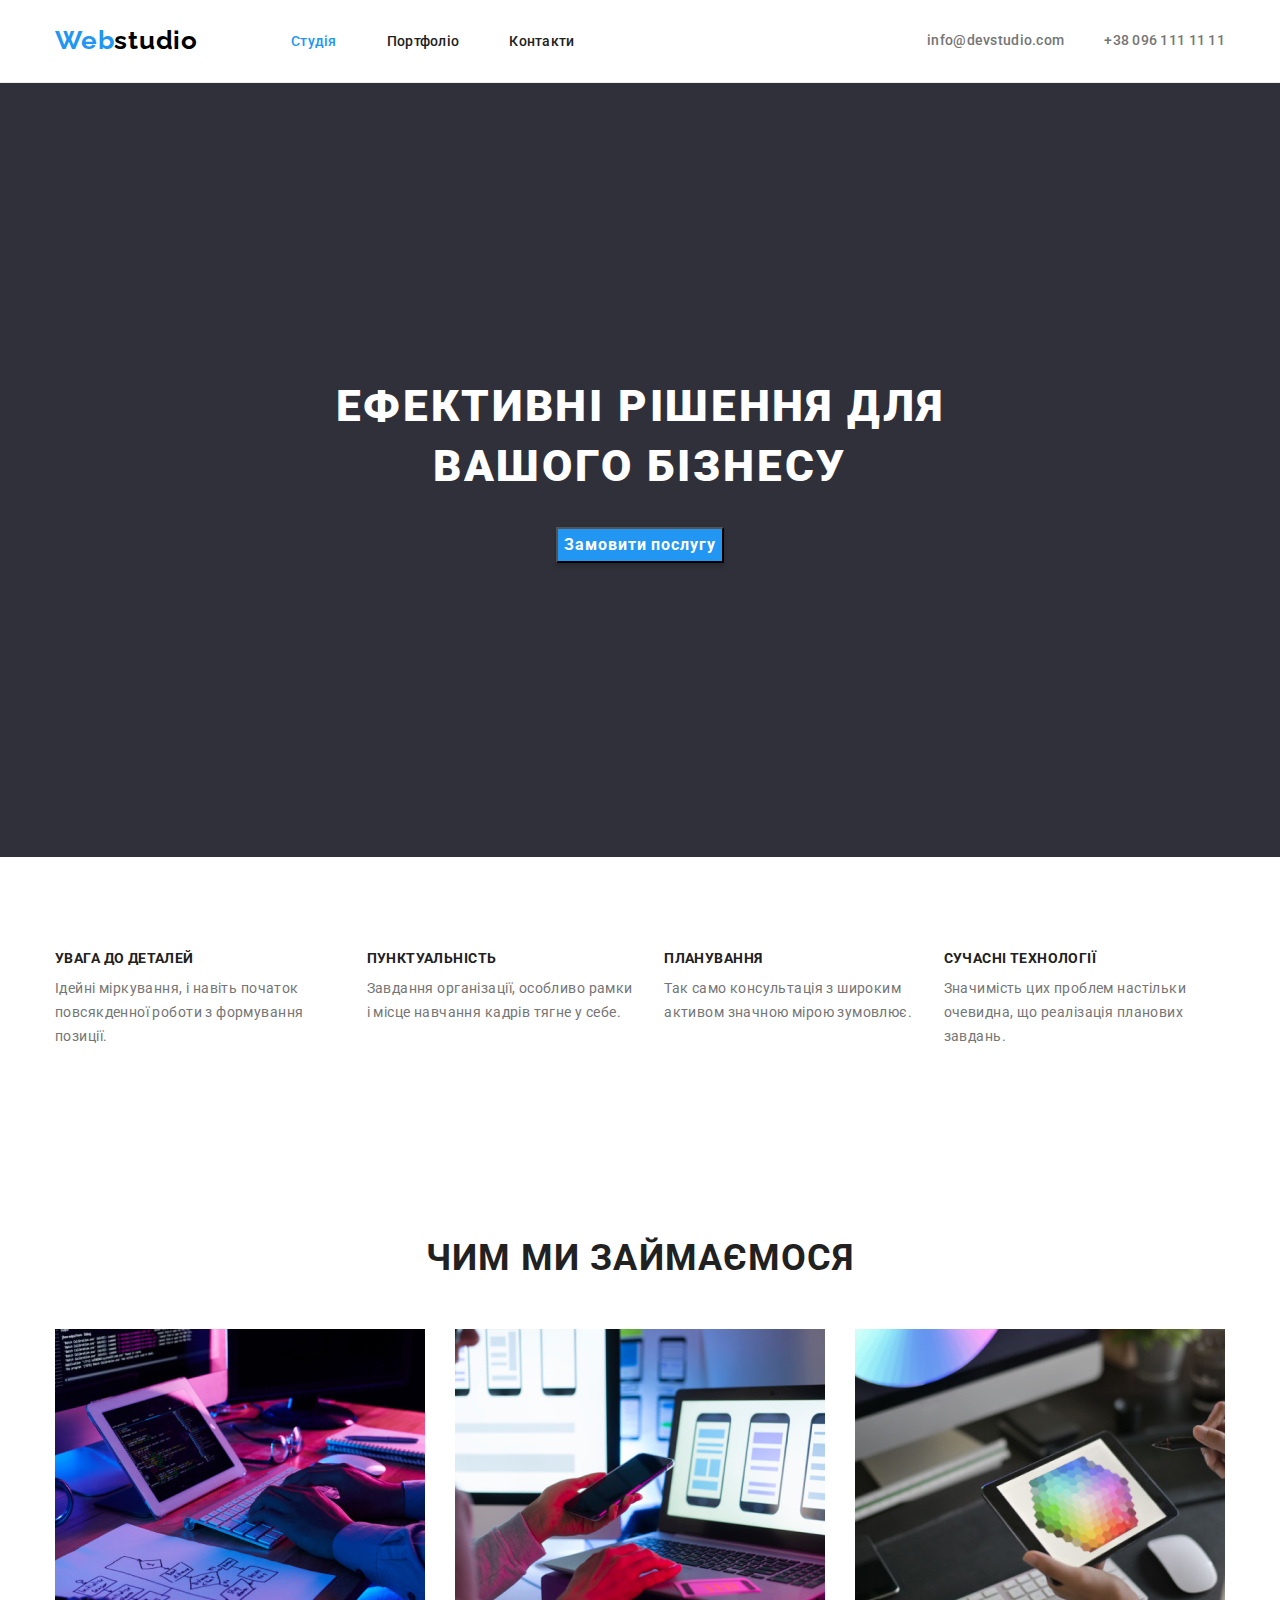
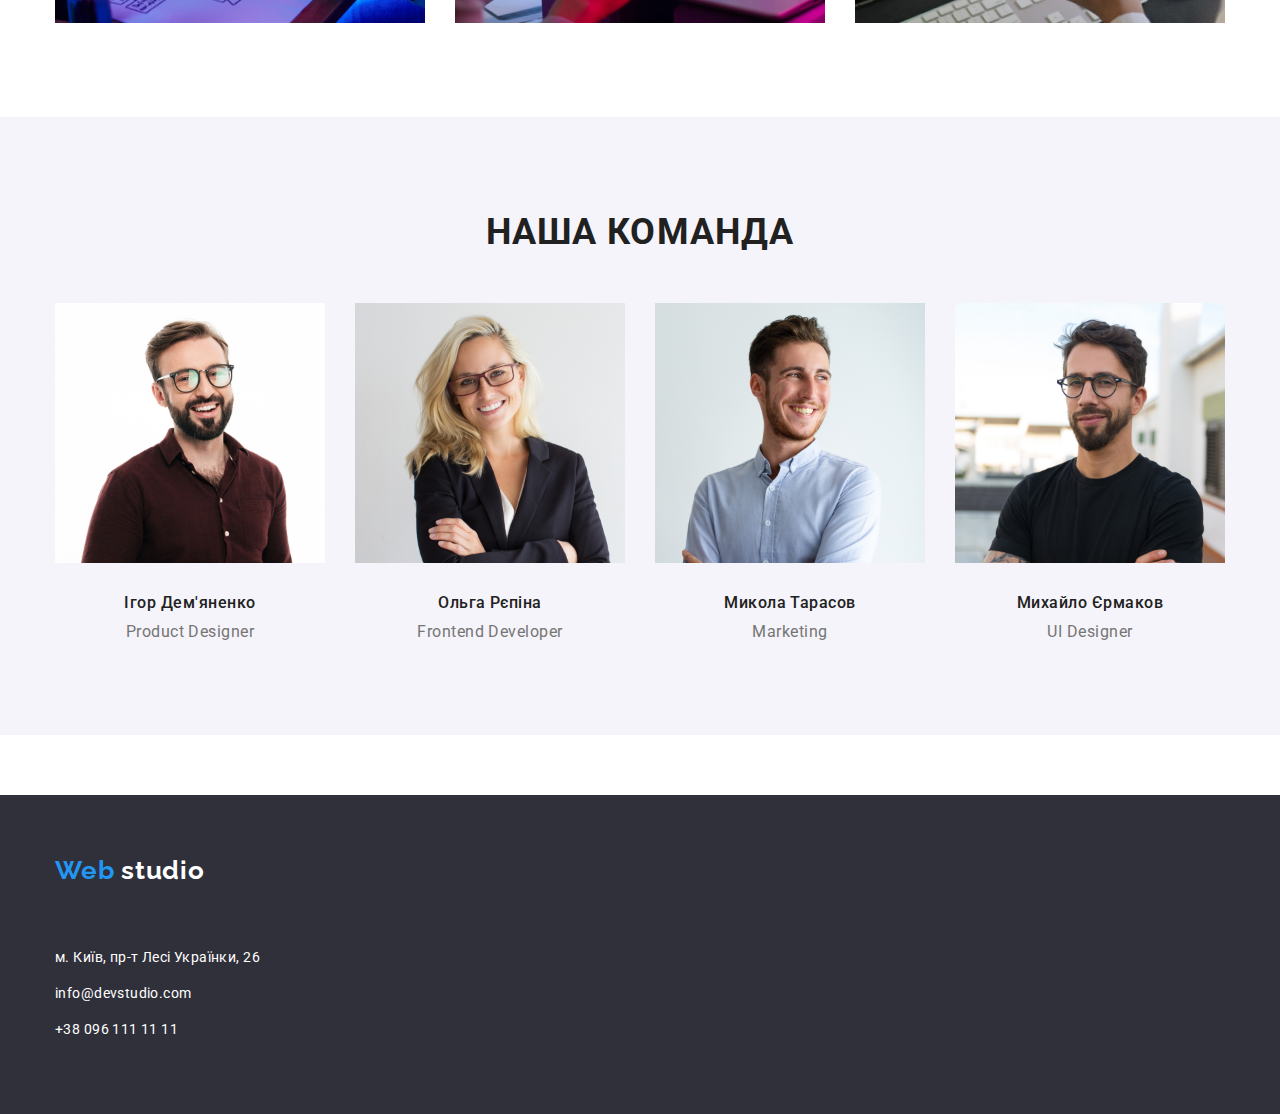
==== index.html @ 94b17095 "геометрія спроба flex" ====
<!DOCTYPE html>
<html lang="uk">
  <head>
    <meta charset="UTF-8" />
    <meta http-equiv="X-UA-Compatible" content="IE=edge" />
    <meta name="viewport" content="width=device-width, initial-scale=1.0" />
    <title>Homework3</title>
    <!--Fonts-->
    <link rel="preconnect" href="https://fonts.googleapis.com" />
    <link rel="preconnect" href="https://fonts.gstatic.com" crossorigin />
    <link
      href="https://fonts.googleapis.com/css2?family=Raleway:wght@700&family=Roboto:wght@400;500;700;900&display=swap"
      rel="stylesheet"
    />
    <!--normalize-->
    <link
      rel="stylesheet"
      href="https://cdnjs.cloudflare.com/ajax/libs/modern-normalize/1.1.0/modern-normalize.min.css"
    />
    <!--styles-->
    <link rel="stylesheet" href="./css/style.css" />
  </head>
  <body>
    <!--Шапка-->
    <header class="header">
      <div class="container">
        <div class="header-container">
          <a class="logo" lang="en" href="./index.html">
            <span class="accent">Web</span>studio</a
          >
                 <!-- Навігація-->
        <nav class="navigation">
          <ul class="navigation-item">
            <li>
              <a class="nav-content current" href="./index.html">Студія </a>
            </li>
            <li>
              <a class="nav-content" href="./portfolio.html">Портфоліо</a>
            </li>
            <li>
              <a class="nav-content" href="#">Контакти</a></li>
          </ul>
        </nav>

        <ul class="contact-card">
          <li class="contact-card">
            <a href="mailto:info@devstudio.com" class="contact-card contact-link"
              >info@devstudio.com</a
            >
          </li>
          <li>
            <a href="tel:+380961111111" class=" contact-card contact-link"
              >+38 096 111 11 11</a
            >
          </li>
        </ul>

        </div>

      </div>
    </header>

    <!-- Main-->
    <main>
      <section class="section hero">
        <div class="container">
          <h1 class="hero-title">Ефективні рішення для вашого бізнесу</h1>
          <button class="hero-btn">Замовити послугу</button>
        </div>
      </section>
      <section class="section">
        <div class="container">
          <h2 hidden>переваги</h2>
<div class="advantage-card"> 
   <ul class="card-item">
            <li class="card-list">
              <h3 class="advantage-title">увага до деталей</h3>
              <p class="advantage-text">
                Ідейні міркування, і навіть початок повсякденної роботи з
                формування позиції.
              </p>
            </li>
            <li class="card-list" >
              <h3 class="advantage-title">пунктуальність</h3>
              <p class="advantage-text">
                Завдання організації, особливо рамки і місце навчання кадрів
                тягне у себе.
              </p>
            </li>
            <li class="card-list" >
              <h3 class="advantage-title">планування</h3>
              <p class="advantage-text">
                Так само консультація з широким активом значною мірою зумовлює.
              </p>
            </li>
            <li class="card-list" >
              <h3 class="advantage-title">сучасні технології</h3>
              <p class="advantage-text">
                Значимість цих проблем настільки очевидна, що реалізація
                планових завдань.
              </p>
            </li>
          </ul>
</div>
         
        </div>
      </section>

      <section class="section">
        <div class="container">
          <h2 class="direction-title">чим ми займаємося</h2>
          <ul class="direction-card">
            <li class="direction-list">
              <img
                src="./images/img.jpg"
                alt=" men hands on laptop"
                width="370"
                height="294"
              />
            </li>

            <li class="direction-list">
              <img
                src="./images/img2.jpg"
                alt="women with phone"
                width="370"
                height="294"
              />
            </li>

            <li class="direction-list">
              <img
                src="./images/img3.jpg"
                alt="mosaic picture on tablet"
                width="370"
                height="294"
              />
            </li class="direction-list">
          </ul>
        </div>
      </section>

      <section class="section team">
        <div class="container">
          <h2 class="team-title">наша команда</h2>
<div class="team">
  <ul class="team-card">
            <li class="item-team-card">
              <img class="teamate"
                src="./images/photo1.jpg"
                alt="man with a beard"
                width="270"
                height="260"
              />
              <h3 class="team-workers">Ігор Дем'яненко</h3>
              <p class="team-professions" lang="en">Product Designer</p>
            </li>
            <li>
              <img class="teamate"
                src="./images/photo2.jpg"
                alt="women in a jacket"
                width="270"
                height="260"
              />
              <h3 class="team-workers">Ольга Рєпіна</h3>
              <p class="team-professions" lang="en">Frontend Developer</p>
            </li>

            <li>
              <img class="teamate"
                src="./images/photo3.jpg"
                alt="man in a shirt"
                width="270"
                height="260"
              />
              <h3 class="team-workers">Микола Тарасов</h3>
              <p class="team-professions" lang="en">Marketing</p>
            </li>

            <li>
              <img class="teamate"
                src="./images/photo4.jpg"
                alt="man in a t-shirt"
                width="270"
                height="260"
              />
              <h3 class="team-workers">Михайло Єрмаков</h3>
              <p class="team-professions" lang="en">UI Designer</p>
            </li>
          </ul></div>
          
        </div>
      </section>
    </main>

    <!--Футер-->

    <footer class="footer">
      <div class="container">
        <a class="logo footer-logo" lang="en" href="./index.html"
          ><span class="accent">Web</span>
          <span class="span-logo">studio</span>
        </a>

        <address>
          <ul>
            <li>
              <a
                class="footer-link"
                href="https://www.google.com.ua/maps/place/%D0%B1%D1%83%D0%BB%D1%8C%D0%B2%D0%B0%D1%80+%D0%9B%D0%B5%D1%81%D1%96+%D0%A3%D0%BA%D1%80%D0%B0%D1%97%D0%BD%D0%BA%D0%B8,+26,+%D0%9A%D0%B8%D1%97%D0%B2,+02000/@50.4265807,30.5361971,17z/data=!3m1!4b1!4m5!3m4!1s0x40d4cf0e033ecbe9:0x57a4dffefec77da0!8m2!3d50.4265807!4d30.5383859?hl=uk"
                target="_blank"
                rel="noopener noreferrer"
                >м. Київ, пр-т Лесі Українки, 26</a
              >
            </li>

            <li>
              <a href="mailto:info@devstudio.com" class="footer-link"
                >info@devstudio.com</a
              >
            </li>
            <li>
              <a href="tel:+380961111111" class="footer-link"
                >+38 096 111 11 11</a
              >
            </li>
          </ul>
        </address>
      </div>
    </footer>
  </body>
</html>
---- css/style.css ----
:root {
  --primary-text-color: #212121;
  --title-text-color: #757575;
  --accent-color: #2196f3;
  --primary-white-color: #ffffff;
  --primary-background-color: #ffffff;
  --logo-color: #000000;
  --hero-background-color: #2f303a;
  --footer-background-color: #2f303a;
  --btn-background-color: #188ce8;
  --team-background-color: #f5f4fa;
  --header-border-color: #ececec;
}
html {
  box-sizing: border-box;
}
*,
*::before,
*::after {
  box-sizing: inherit;
}

/*--для Боді*/
body {
  background-color: var(--primary-background-color);
  color: var(--primary-text-color);
  font-family: "Roboto", sans-serif;
}

h1,
h2,
h3,
h4,
h5,
h6,
p {
  margin: 0;
  padding: 0;
}
ul {
  list-style: none;
  padding-left: 0;
  margin: 0;
}

h2,
h3,
p,
li,
a {
  text-decoration: none;
  list-style-type: none;
}
img {
  display: block;
  max-width: 100%;
  height: auto;
}
/*Шапка*/

.header {
  border-bottom-width: 1px;
  border-bottom-style: solid;
  border-bottom-color: var(--header-border-color);
}

.container {
  width: 1200px;
  margin: 0 auto;
  padding-left: 15px;
  padding-right: 15px;
}

.logo {
  padding-top: 24px;
  padding-bottom: 25px;
  color: var(--logo-color);
  font-family: "Raleway", sans-serif;
  font-weight: 700;
  font-size: 26px;
  line-height: 1.19;
  letter-spacing: 0.03em;
}
.accent {
  color: var(--accent-color);
}
.header-container {
  display: flex;
  width: 100%;
  align-items: center;
  justify-content: space-between;
  flex-grow: 1;
  gap: 93px;
}
.navigation {
  display: flex;
  align-items: center;
  flex-direction: row;
  flex-grow: 1;
  justify-content: space-between;
}

.navigation-item {
  display: flex;
  flex-direction: row;
  align-items: center;
  gap: 50px;
  padding-top: 32px;
  padding-bottom: 32px;
}

.contact-card {
  display: flex;
  flex-direction: row;
  align-items: center;
  flex-grow: 1;
  justify-content: end;
  flex-wrap: nowrap;
  gap: 40px;
}

.nav-content {
  padding-top: 32px;
  padding-bottom: 32px;
  color: var(--primary-text-color);
  font-weight: 500;
  font-size: 14px;
  line-height: 1.14;
  letter-spacing: 0.02em;
}
.current {
  color: var(--accent-color);
}

.nav-content:hover,
.nav-content:focus {
  color: var(--accent-color);
}
.contact-link {
  padding-top: 32px;
  padding-bottom: 32px;

  color: var(--title-text-color);
  font-weight: 500;
  font-size: 14px;
  line-height: 1.14;
  letter-spacing: 0.02em;
  text-decoration: none;
}
.contact-link:hover,
.contact-link:focus {
  color: var(--accent-color);
}
/*Main content*/
.section {
  max-width: 100%;
  padding-top: 94px;
  padding-bottom: 94px;
}

.hero {
  background-color: var(--hero-background-color);
}
.hero-title {
  width: 696px;
  margin-left: auto;
  margin-right: auto;
  padding: 200px 0 30px;
  color: var(--primary-white-color);
  font-weight: 900;
  font-size: 44px;
  line-height: 1.36;
  text-align: center;
  letter-spacing: 0.06em;
  text-transform: uppercase;
}
.hero-btn {
margin: 0 auto 200px;
  color: var(--primary-white-color);
  background-color: var(--accent-color);
  box-shadow: 0px 4px 4px rgba(0, 0, 0, 0.15);

  font-weight: 700;
  font-size: 16px;
  line-height: 1.88;
  display: block;
  align-items: center;
  text-align: center;
  letter-spacing: 0.06em;
}
.hero-btn:hover,
.hero-btn:focus {
  background-color: var(--btn-background-color);
}
/* section переваги*/
.advantage-card{
  padding-top: 0;
}
.card-item {
  display: flex;
  flex-direction: row;
  align-items: flex-start;
  flex-basis: calc(100% / 4- 90px);
  gap: 30px;
}
.advantage-title {
  margin-bottom: 10px;

  padding-bottom: 0;
  color: var(--primary-text-color);
  font-weight: 700;
  font-size: 14px;
  line-height: 1.14;
  letter-spacing: 0.03em;
  text-transform: uppercase;
}
.advantage-text {
  color: var(--title-text-color);
  font-size: 14px;
  line-height: 1.71;
  letter-spacing: 0.03em;
}
/*section чим ми займаємось*/
.direction-card {
  display: flex;
  flex-direction: row;
  align-items: center;
  justify-content: space-between;
  gap: 30px;
}
.direction-title,
.team-title {
 padding-top: 0;
  margin-bottom: 50px;
  color: var(--primary-text-color);
  font-weight: 700;
  font-size: 36px;
  line-height: 1.17;
  text-align: center;
  letter-spacing: 0.03em;
  text-transform: uppercase;
}
/* section team*/
.team {
  background-color: var(--team-background-color);
}
.team-card {
  display: flex;
  flex-direction: row;
  align-items: center;
  justify-content: space-between;
  gap: 30px;
  border-radius: 4px; 
}
.teamate {
  margin-bottom: 30px;
}

.team-workers {
  margin-bottom: 10px;

  color: var(--primary-text-color);
  font-weight: 500;
  font-size: 16px;
  line-height: 1.19;
  text-align: center;
  letter-spacing: 0.03em;
}
.team-professions {
  color: var(--title-text-color);
  font-size: 16px;
  line-height: 1.19;
  text-align: center;
  letter-spacing: 0.03em;
}
/*footer*/
.footer {
  margin-top: 60px;
  padding-bottom: 60px;
  background-color: var(--footer-background-color);
}
.footer-accent {
  color: var(--accent-color);
  font-family: "Raleway", sans-serif;
  font-weight: 700;
  font-size: 26px;
  line-height: 1.19;
  letter-spacing: 0.03em;
  text-decoration: none;
}
.footer-logo {
  display: block;
  padding-top: 60px;
  padding-bottom: 60px;
}
.span-logo {
  margin-bottom: 28px;
  color: var(--primary-white-color);
  font-family: "Raleway", sans-serif;
  font-weight: 700;
  font-size: 26px;
  line-height: 1.19;
  letter-spacing: 0.03em;
  text-decoration: none;
}
.footer-link {
  display: block;
  margin-bottom: 12px;
  color: var(--primary-white-color);
  font-family: "Roboto", sans-serif;
  font-style: normal;
  font-size: 14px;
  line-height: 1.71;
  letter-spacing: 0.03em;
  text-decoration: none;
}
.footer-link:hover,
:focus {
  color: rgba(255, 255, 255, 0.6);
}
/*-- PORTFOLIO main--*/
.buttons {
  margin-top: 94px;
  margin-bottom: 50px;
  font-family: inherit;
  color: var(--primary-text-color);
  font-weight: 500;
  font-size: 16px;
  line-height: 1.62;
  text-align: center;
  letter-spacing: 0.03em;
  text-decoration: none;
}
.buttons:hover,
.buttons:focus {
  color: var(--accent-color);
}
/*.cards{
  display: flex;
  flex-direction: row;
    align-items: center;
    justify-content:center;
}*/

.button-cards {
  display: flex;
  flex-direction: row;
  align-items: center;
  justify-content: center;
  gap: 30px;
}
.bottom-cards,
.bottom-items :nth-child(n + 2) {
  gap: 52px;
}
/*--Projects*/
.project-title {
  margin-bottom: 4px;
  color: var(--primary-text-color);
  font-weight: 700;
  font-size: 18px;
  line-height: 2;
  letter-spacing: 0.06em;
  text-decoration: none;
}
.project-work {
  margin-bottom: 20px;
  color: var(--title-text-color);
  font-weight: 400;
  font-size: 16px;
  line-height: 1.88;
  letter-spacing: 0.03em;
  text-decoration: none;
}
.project {
  display: block;
 
}
.project-cards {
  display: flex;
  flex-wrap: wrap;
  flex-direction: row;
  align-items:flex-start ;
  flex-basis: calc(100% / 3 - 60px);
  gap: 30px;
}
.project-list {
  display: flex;
  flex-direction: row;
  align-items: center;
  justify-content: space-between;
}
.project-img{
  margin-bottom: 20px;
}
.project-title{
  margin-bottom: 4px;
}
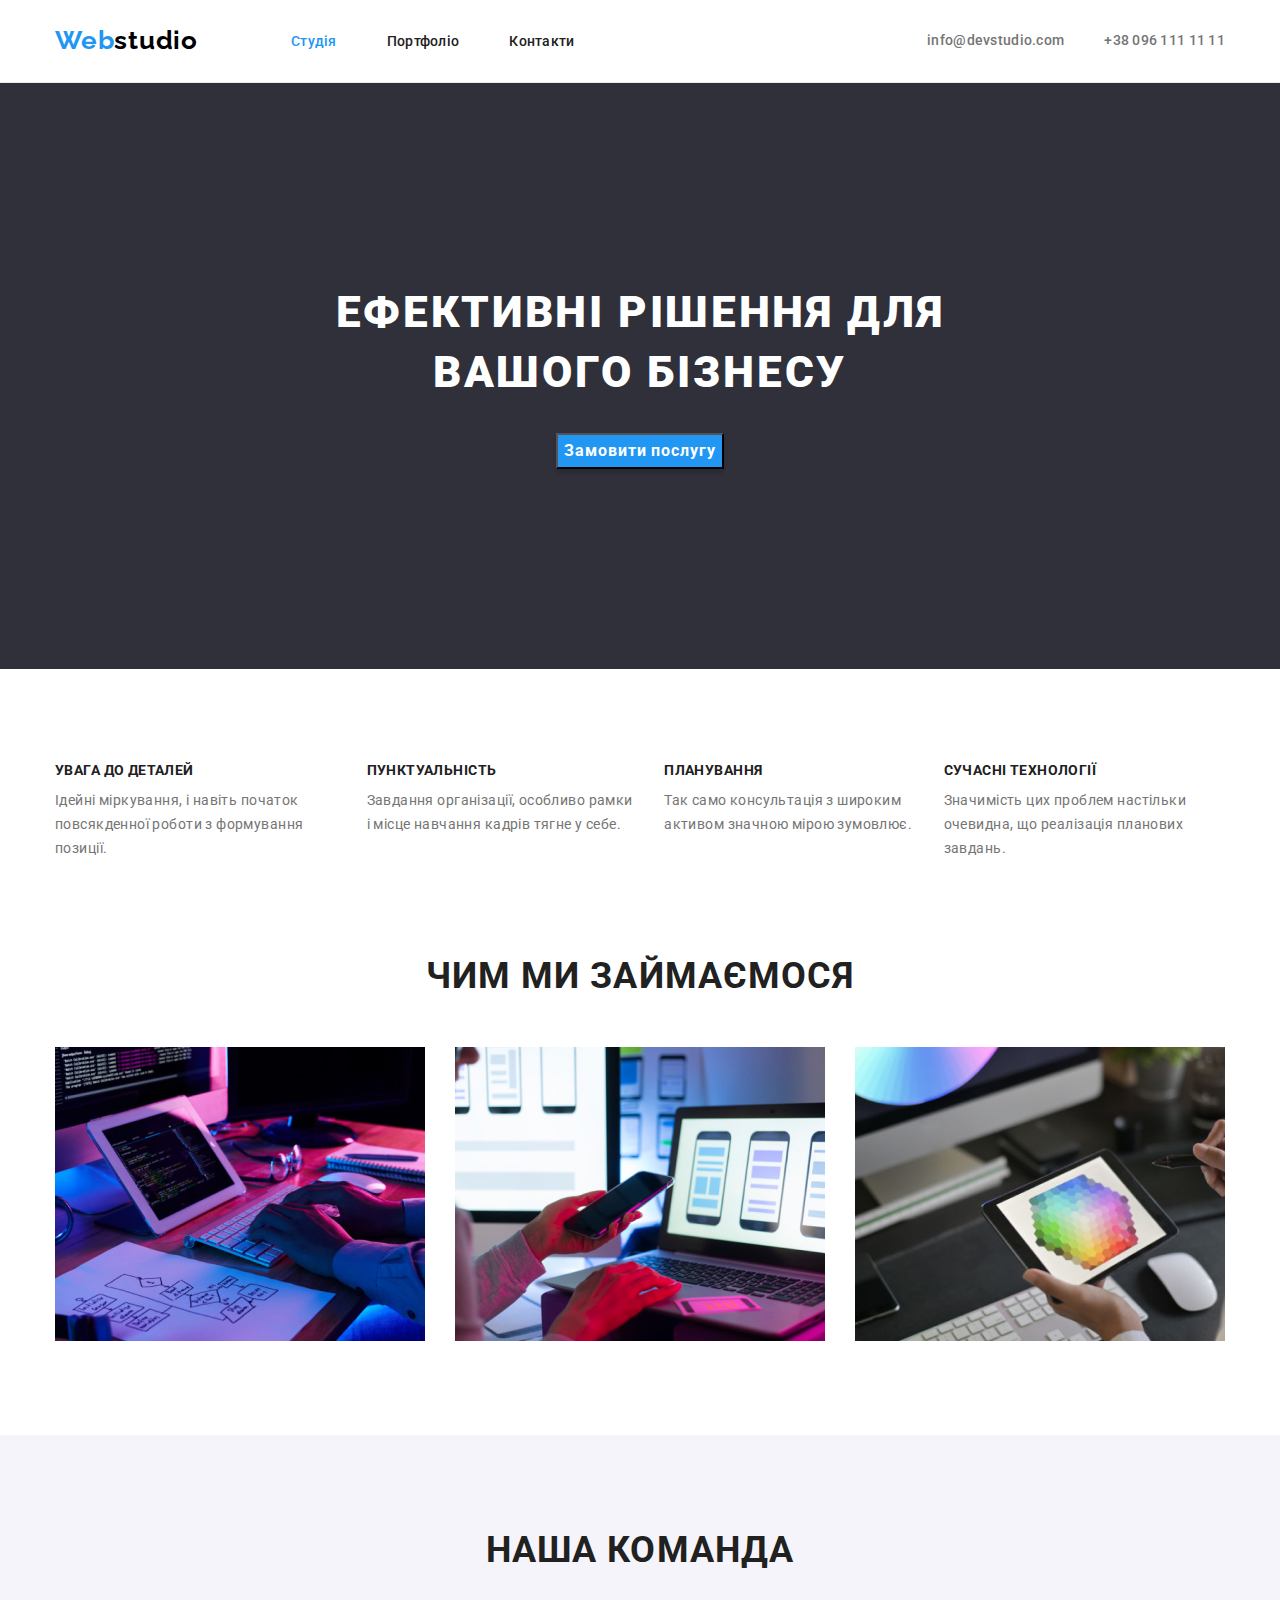
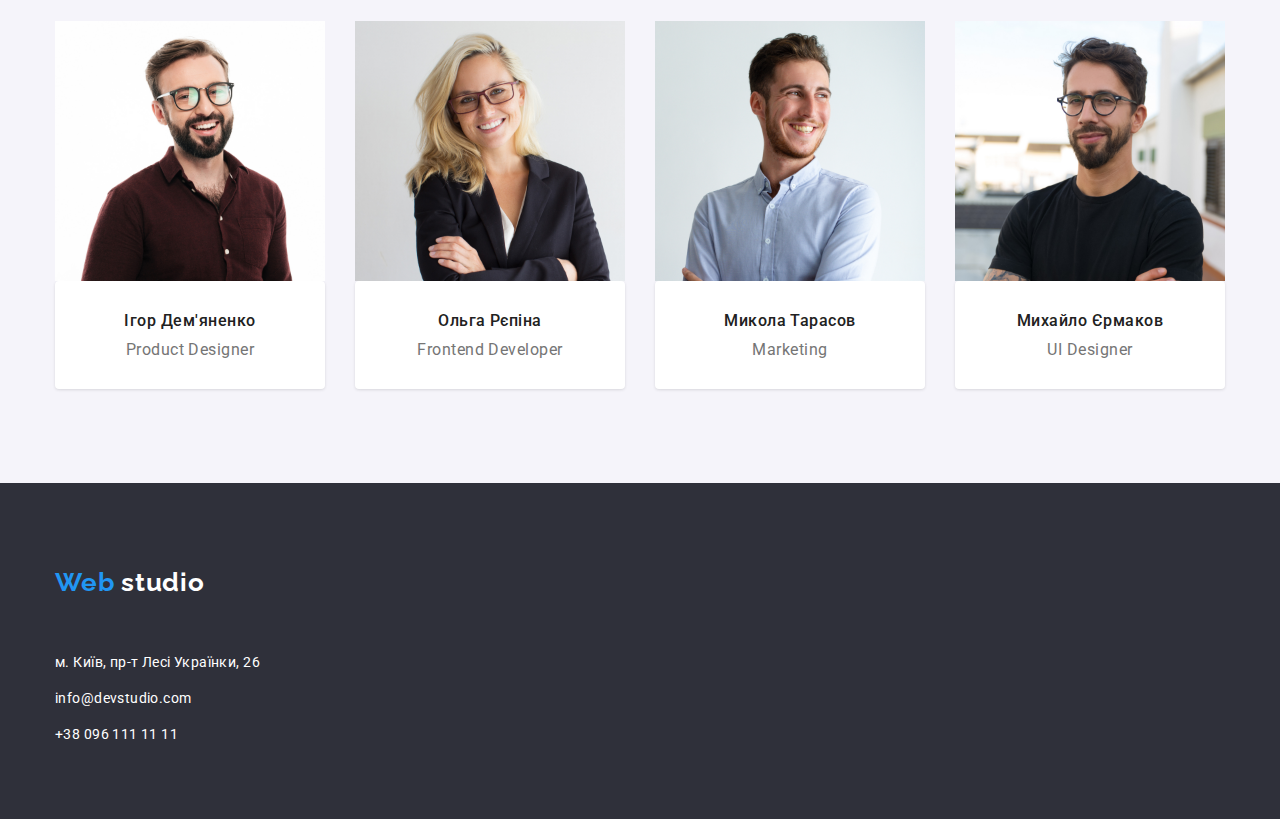
==== commit 150c150f: "поправив. В футеры вписав 28px а не 20" ====
--- a/index.html
+++ b/index.html
@@ -28,35 +28,36 @@
           <a class="logo" lang="en" href="./index.html">
             <span class="accent">Web</span>studio</a
           >
-                 <!-- Навігація-->
-        <nav class="navigation">
-          <ul class="navigation-item">
-            <li>
-              <a class="nav-content current" href="./index.html">Студія </a>
-            </li>
-            <li>
-              <a class="nav-content" href="./portfolio.html">Портфоліо</a>
-            </li>
-            <li>
-              <a class="nav-content" href="#">Контакти</a></li>
+          <!-- Навігація-->
+          <nav class="navigation">
+            <ul class="navigation-item">
+              <li>
+                <a class="nav-content current" href="./index.html">Студія </a>
+              </li>
+              <li>
+                <a class="nav-content" href="./portfolio.html">Портфоліо</a>
+              </li>
+              <li>
+                <a class="nav-content" href="#">Контакти</a>
+              </li>
+            </ul>
+          </nav>
+
+          <ul class="contact-card">
+            <li class="contact-card">
+              <a
+                href="mailto:info@devstudio.com"
+                class="contact-card contact-link"
+                >info@devstudio.com</a
+              >
+            </li>
+            <li>
+              <a href="tel:+380961111111" class="contact-card contact-link"
+                >+38 096 111 11 11</a
+              >
+            </li>
           </ul>
-        </nav>
-
-        <ul class="contact-card">
-          <li class="contact-card">
-            <a href="mailto:info@devstudio.com" class="contact-card contact-link"
-              >info@devstudio.com</a
-            >
-          </li>
-          <li>
-            <a href="tel:+380961111111" class=" contact-card contact-link"
-              >+38 096 111 11 11</a
-            >
-          </li>
-        </ul>
-
-        </div>
-
+        </div>
       </div>
     </header>
 
@@ -68,41 +69,41 @@
           <button class="hero-btn">Замовити послугу</button>
         </div>
       </section>
-      <section class="section">
+      <section class="section advantage">
         <div class="container">
           <h2 hidden>переваги</h2>
-<div class="advantage-card"> 
-   <ul class="card-item">
-            <li class="card-list">
-              <h3 class="advantage-title">увага до деталей</h3>
-              <p class="advantage-text">
-                Ідейні міркування, і навіть початок повсякденної роботи з
-                формування позиції.
-              </p>
-            </li>
-            <li class="card-list" >
-              <h3 class="advantage-title">пунктуальність</h3>
-              <p class="advantage-text">
-                Завдання організації, особливо рамки і місце навчання кадрів
-                тягне у себе.
-              </p>
-            </li>
-            <li class="card-list" >
-              <h3 class="advantage-title">планування</h3>
-              <p class="advantage-text">
-                Так само консультація з широким активом значною мірою зумовлює.
-              </p>
-            </li>
-            <li class="card-list" >
-              <h3 class="advantage-title">сучасні технології</h3>
-              <p class="advantage-text">
-                Значимість цих проблем настільки очевидна, що реалізація
-                планових завдань.
-              </p>
-            </li>
-          </ul>
-</div>
-         
+          <div class="advantage-card">
+            <ul class="card-item">
+              <li class="card-list">
+                <h3 class="advantage-title">увага до деталей</h3>
+                <p class="advantage-text">
+                  Ідейні міркування, і навіть початок повсякденної роботи з
+                  формування позиції.
+                </p>
+              </li>
+              <li class="card-list">
+                <h3 class="advantage-title">пунктуальність</h3>
+                <p class="advantage-text">
+                  Завдання організації, особливо рамки і місце навчання кадрів
+                  тягне у себе.
+                </p>
+              </li>
+              <li class="card-list">
+                <h3 class="advantage-title">планування</h3>
+                <p class="advantage-text">
+                  Так само консультація з широким активом значною мірою
+                  зумовлює.
+                </p>
+              </li>
+              <li class="card-list">
+                <h3 class="advantage-title">сучасні технології</h3>
+                <p class="advantage-text">
+                  Значимість цих проблем настільки очевидна, що реалізація
+                  планових завдань.
+                </p>
+              </li>
+            </ul>
+          </div>
         </div>
       </section>
 
@@ -135,7 +136,7 @@
                 width="370"
                 height="294"
               />
-            </li class="direction-list">
+            </li>
           </ul>
         </div>
       </section>
@@ -143,52 +144,64 @@
       <section class="section team">
         <div class="container">
           <h2 class="team-title">наша команда</h2>
-<div class="team">
-  <ul class="team-card">
-            <li class="item-team-card">
-              <img class="teamate"
-                src="./images/photo1.jpg"
-                alt="man with a beard"
-                width="270"
-                height="260"
-              />
-              <h3 class="team-workers">Ігор Дем'яненко</h3>
-              <p class="team-professions" lang="en">Product Designer</p>
-            </li>
-            <li>
-              <img class="teamate"
-                src="./images/photo2.jpg"
-                alt="women in a jacket"
-                width="270"
-                height="260"
-              />
-              <h3 class="team-workers">Ольга Рєпіна</h3>
-              <p class="team-professions" lang="en">Frontend Developer</p>
-            </li>
-
-            <li>
-              <img class="teamate"
-                src="./images/photo3.jpg"
-                alt="man in a shirt"
-                width="270"
-                height="260"
-              />
-              <h3 class="team-workers">Микола Тарасов</h3>
-              <p class="team-professions" lang="en">Marketing</p>
-            </li>
-
-            <li>
-              <img class="teamate"
-                src="./images/photo4.jpg"
-                alt="man in a t-shirt"
-                width="270"
-                height="260"
-              />
-              <h3 class="team-workers">Михайло Єрмаков</h3>
-              <p class="team-professions" lang="en">UI Designer</p>
-            </li>
-          </ul></div>
-          
+          <div class="team">
+            <ul class="team-card">
+              <li class="item-team-card">
+                <img
+                  class="teamate"
+                  src="./images/photo1.jpg"
+                  alt="man with a beard"
+                  width="270"
+                  height="260"
+                />
+                <div class="team-members">
+                  <h3 class="team-workers">Ігор Дем'яненко</h3>
+                  <p class="team-professions" lang="en">Product Designer</p>
+                </div>
+              </li>
+              <li>
+                <img
+                  class="teamate"
+                  src="./images/photo2.jpg"
+                  alt="women in a jacket"
+                  width="270"
+                  height="260"
+                />
+                <div class="team-members">
+                  <h3 class="team-workers">Ольга Рєпіна</h3>
+                  <p class="team-professions" lang="en">Frontend Developer</p>
+                </div>
+              </li>
+
+              <li>
+                <img
+                  class="teamate"
+                  src="./images/photo3.jpg"
+                  alt="man in a shirt"
+                  width="270"
+                  height="260"
+                />
+                <div class="team-members">
+                  <h3 class="team-workers">Микола Тарасов</h3>
+                  <p class="team-professions" lang="en">Marketing</p>
+                </div>
+              </li>
+
+              <li>
+                <img
+                  class="teamate"
+                  src="./images/photo4.jpg"
+                  alt="man in a t-shirt"
+                  width="270"
+                  height="260"
+                />
+                <div class="team-members">
+                  <h3 class="team-workers">Михайло Єрмаков</h3>
+                  <p class="team-professions" lang="en">UI Designer</p>
+                </div>
+              </li>
+            </ul>
+          </div>
         </div>
       </section>
     </main>
@@ -229,4 +242,4 @@
       </div>
     </footer>
   </body>
-</html>+</html>
--- a/css/style.css
+++ b/css/style.css
@@ -10,6 +10,7 @@
   --btn-background-color: #188ce8;
   --team-background-color: #f5f4fa;
   --header-border-color: #ececec;
+  --project-border-color: #eeeeee;
 }
 html {
   box-sizing: border-box;
@@ -160,12 +161,14 @@
 
 .hero {
   background-color: var(--hero-background-color);
-}
+  padding: 200px 0;
+  text-align: center;
+}
+
 .hero-title {
   width: 696px;
-  margin-left: auto;
-  margin-right: auto;
-  padding: 200px 0 30px;
+  margin: 0 auto 30px;
+
   color: var(--primary-white-color);
   font-weight: 900;
   font-size: 44px;
@@ -175,7 +178,7 @@
   text-transform: uppercase;
 }
 .hero-btn {
-margin: 0 auto 200px;
+  margin: 0 auto;
   color: var(--primary-white-color);
   background-color: var(--accent-color);
   box-shadow: 0px 4px 4px rgba(0, 0, 0, 0.15);
@@ -193,14 +196,18 @@
   background-color: var(--btn-background-color);
 }
 /* section переваги*/
-.advantage-card{
+.advantage {
+  padding-bottom: 0;
+}
+
+.advantage-card {
   padding-top: 0;
 }
 .card-item {
   display: flex;
   flex-direction: row;
   align-items: flex-start;
-  flex-basis: calc(100% / 4- 90px);
+  /*flex-basis: calc(100% / 4- 90px);*/
   gap: 30px;
 }
 .advantage-title {
@@ -230,7 +237,7 @@
 }
 .direction-title,
 .team-title {
- padding-top: 0;
+  padding-top: 0;
   margin-bottom: 50px;
   color: var(--primary-text-color);
   font-weight: 700;
@@ -250,12 +257,19 @@
   align-items: center;
   justify-content: space-between;
   gap: 30px;
-  border-radius: 4px; 
-}
-.teamate {
-  margin-bottom: 30px;
-}
-
+}
+
+/*.teamate {
+  background-color: var(--primary-white-color);*/
+
+.team-members {
+  padding: 30px 10px;
+  background-color: var(--primary-white-color);
+  border-radius: 4px;
+  box-shadow: 0px 2px 1px 0px #00000033;
+  box-shadow: 0px 1px 1px 0px #00000024;
+  box-shadow: 0px 1px 3px 0px #0000001F;
+}
 .team-workers {
   margin-bottom: 10px;
 
@@ -275,8 +289,7 @@
 }
 /*footer*/
 .footer {
-  margin-top: 60px;
-  padding-bottom: 60px;
+  padding: 60px 0;
   background-color: var(--footer-background-color);
 }
 .footer-accent {
@@ -290,9 +303,9 @@
 }
 .footer-logo {
   display: block;
-  padding-top: 60px;
-  padding-bottom: 60px;
-}
+  margin-bottom: 28px;
+}
+
 .span-logo {
   margin-bottom: 28px;
   color: var(--primary-white-color);
@@ -320,8 +333,10 @@
 }
 /*-- PORTFOLIO main--*/
 .buttons {
-  margin-top: 94px;
+  /* margin-top: 94px;*/
+  padding: 6px 22px;
   margin-bottom: 50px;
+
   font-family: inherit;
   color: var(--primary-text-color);
   font-weight: 500;
@@ -347,12 +362,13 @@
   flex-direction: row;
   align-items: center;
   justify-content: center;
-  gap: 30px;
-}
-.bottom-cards,
+  gap: 8px;
+}
+
+/*.bottom-cards,
 .bottom-items :nth-child(n + 2) {
-  gap: 52px;
-}
+  gap: 52px;}*/
+
 /*--Projects*/
 .project-title {
   margin-bottom: 4px;
@@ -374,13 +390,12 @@
 }
 .project {
   display: block;
- 
 }
 .project-cards {
   display: flex;
   flex-wrap: wrap;
   flex-direction: row;
-  align-items:flex-start ;
+  align-items: flex-start;
   flex-basis: calc(100% / 3 - 60px);
   gap: 30px;
 }
@@ -389,10 +404,13 @@
   flex-direction: row;
   align-items: center;
   justify-content: space-between;
-}
-.project-img{
+  border-bottom-width: 1px;
+  border-bottom-style: solid;
+  border-bottom-color: var(--project-border-color);
+}
+.project-img {
   margin-bottom: 20px;
 }
-.project-title{
+.project-title {
   margin-bottom: 4px;
 }
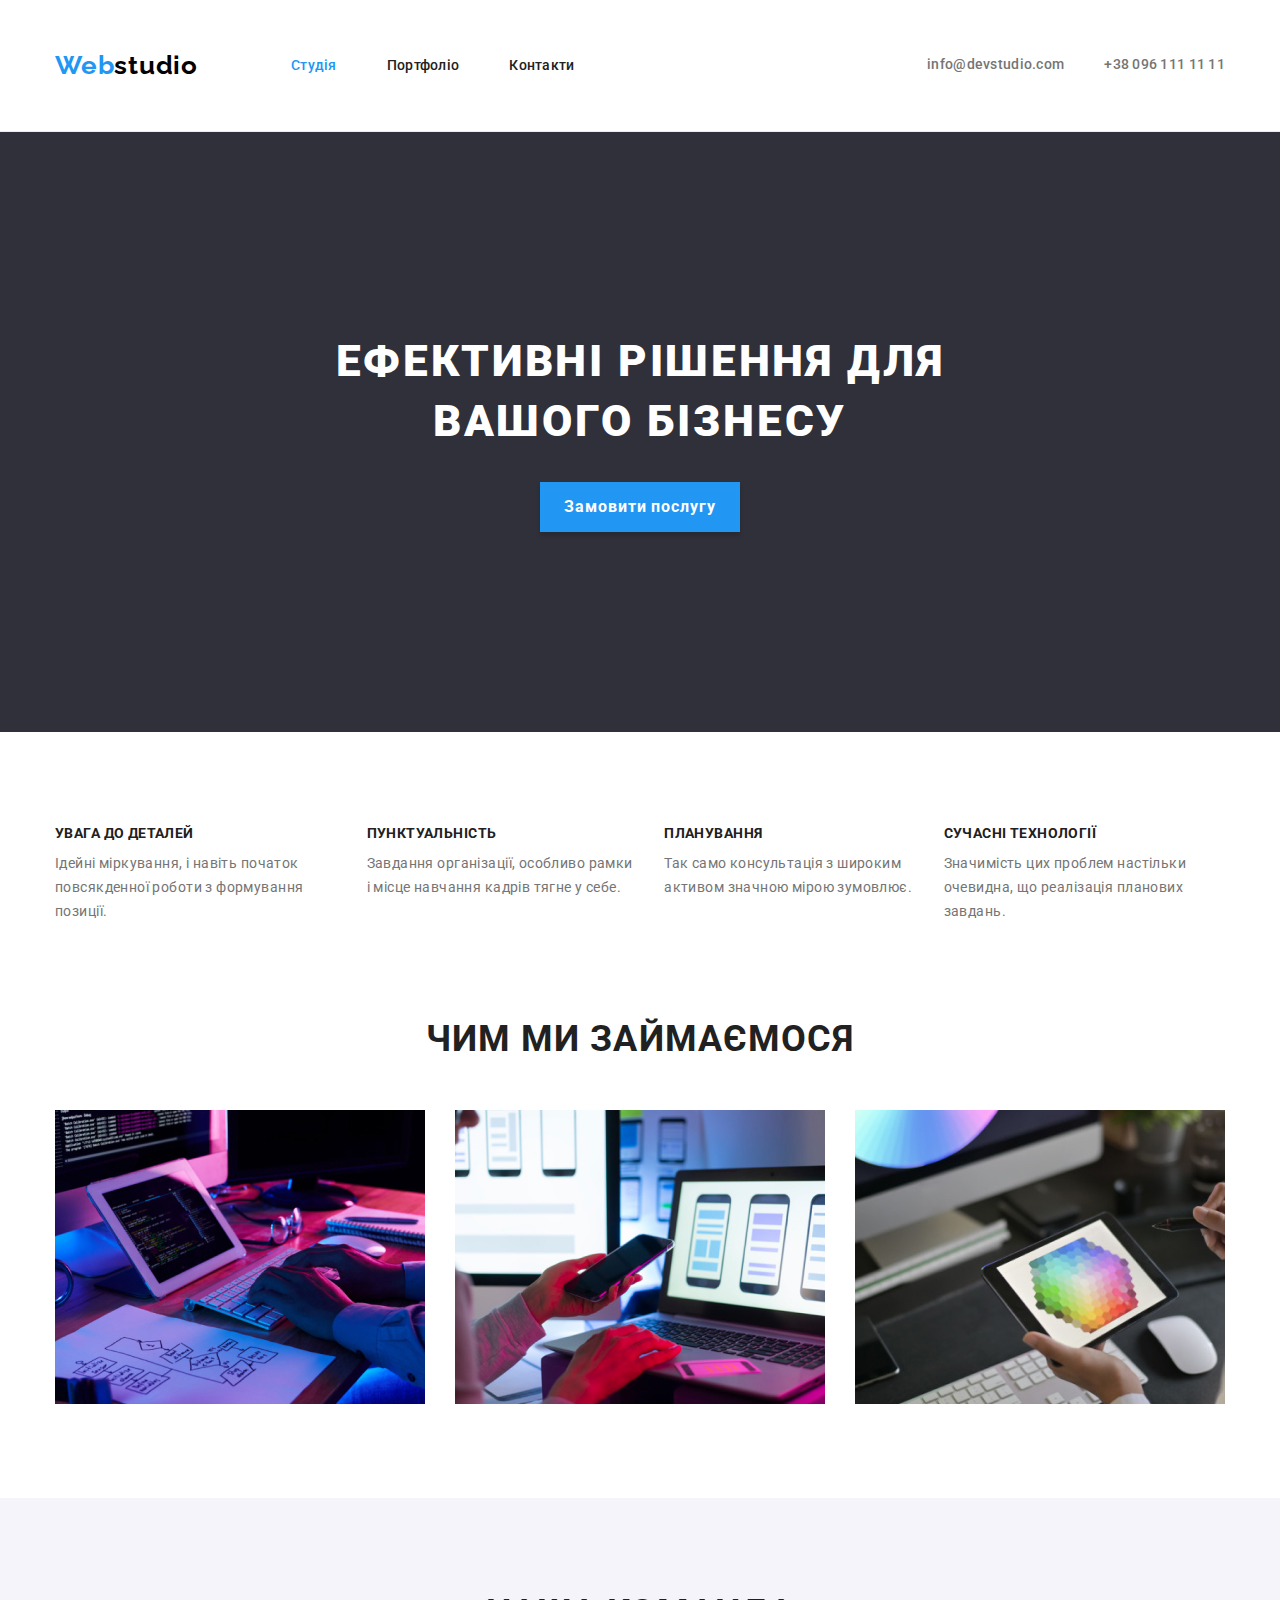
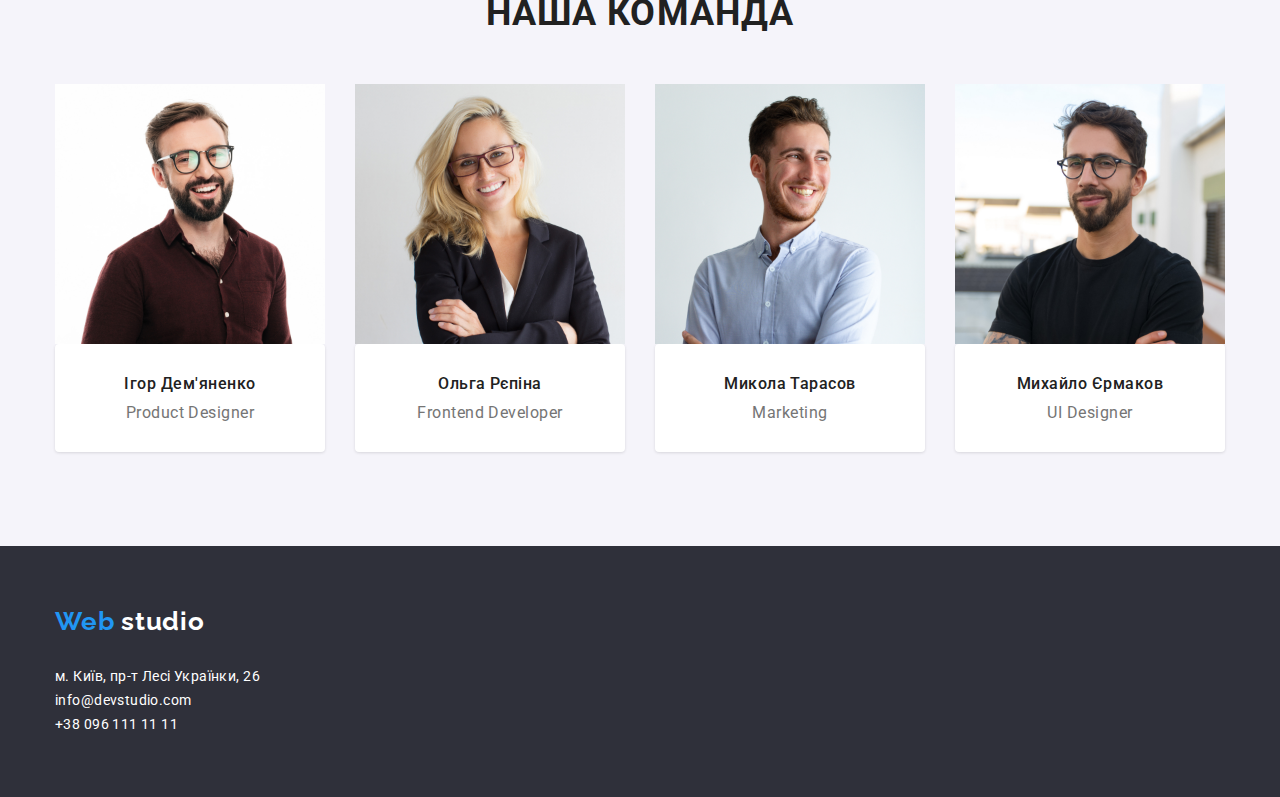
==== commit fd08115a: "buttons shadow+ cursor painter" ====
--- a/index.html
+++ b/index.html
@@ -24,7 +24,7 @@
     <!--Шапка-->
     <header class="header">
       <div class="container">
-        <div class="header-container">
+        <div class="header-container header-logo">
           <a class="logo" lang="en" href="./index.html">
             <span class="accent">Web</span>studio</a
           >
@@ -72,38 +72,35 @@
       <section class="section advantage">
         <div class="container">
           <h2 hidden>переваги</h2>
-          <div class="advantage-card">
-            <ul class="card-item">
-              <li class="card-list">
-                <h3 class="advantage-title">увага до деталей</h3>
-                <p class="advantage-text">
-                  Ідейні міркування, і навіть початок повсякденної роботи з
-                  формування позиції.
-                </p>
-              </li>
-              <li class="card-list">
-                <h3 class="advantage-title">пунктуальність</h3>
-                <p class="advantage-text">
-                  Завдання організації, особливо рамки і місце навчання кадрів
-                  тягне у себе.
-                </p>
-              </li>
-              <li class="card-list">
-                <h3 class="advantage-title">планування</h3>
-                <p class="advantage-text">
-                  Так само консультація з широким активом значною мірою
-                  зумовлює.
-                </p>
-              </li>
-              <li class="card-list">
-                <h3 class="advantage-title">сучасні технології</h3>
-                <p class="advantage-text">
-                  Значимість цих проблем настільки очевидна, що реалізація
-                  планових завдань.
-                </p>
-              </li>
-            </ul>
-          </div>
+          <ul class="advantage-list">
+            <li class="advantage-item">
+              <h3 class="advantage-title">увага до деталей</h3>
+              <p class="advantage-text">
+                Ідейні міркування, і навіть початок повсякденної роботи з
+                формування позиції.
+              </p>
+            </li>
+            <li class="advantage-item">
+              <h3 class="advantage-title">пунктуальність</h3>
+              <p class="advantage-text">
+                Завдання організації, особливо рамки і місце навчання кадрів
+                тягне у себе.
+              </p>
+            </li>
+            <li class="advantage-item">
+              <h3 class="advantage-title">планування</h3>
+              <p class="advantage-text">
+                Так само консультація з широким активом значною мірою зумовлює.
+              </p>
+            </li>
+            <li class="advantage-item">
+              <h3 class="advantage-title">сучасні технології</h3>
+              <p class="advantage-text">
+                Значимість цих проблем настільки очевидна, що реалізація
+                планових завдань.
+              </p>
+            </li>
+          </ul>
         </div>
       </section>
 
@@ -217,7 +214,7 @@
 
         <address>
           <ul>
-            <li>
+            <li class="footer-item">
               <a
                 class="footer-link"
                 href="https://www.google.com.ua/maps/place/%D0%B1%D1%83%D0%BB%D1%8C%D0%B2%D0%B0%D1%80+%D0%9B%D0%B5%D1%81%D1%96+%D0%A3%D0%BA%D1%80%D0%B0%D1%97%D0%BD%D0%BA%D0%B8,+26,+%D0%9A%D0%B8%D1%97%D0%B2,+02000/@50.4265807,30.5361971,17z/data=!3m1!4b1!4m5!3m4!1s0x40d4cf0e033ecbe9:0x57a4dffefec77da0!8m2!3d50.4265807!4d30.5383859?hl=uk"
@@ -227,12 +224,12 @@
               >
             </li>
 
-            <li>
+            <li class="footer-item">
               <a href="mailto:info@devstudio.com" class="footer-link"
                 >info@devstudio.com</a
               >
             </li>
-            <li>
+            <li class="footer-item">
               <a href="tel:+380961111111" class="footer-link"
                 >+38 096 111 11 11</a
               >
--- a/css/style.css
+++ b/css/style.css
@@ -34,14 +34,13 @@
 h4,
 h5,
 h6,
-p {
+p,
+ul {
   margin: 0;
   padding: 0;
 }
 ul {
   list-style: none;
-  padding-left: 0;
-  margin: 0;
 }
 
 h2,
@@ -71,10 +70,14 @@
   padding-left: 15px;
   padding-right: 15px;
 }
-
-.logo {
+.header-logo {
   padding-top: 24px;
   padding-bottom: 25px;
+}
+
+.logo {
+  /* padding-top: 24px;
+  padding-bottom: 25px;*/
   color: var(--logo-color);
   font-family: "Raleway", sans-serif;
   font-weight: 700;
@@ -179,9 +182,11 @@
 }
 .hero-btn {
   margin: 0 auto;
+  padding: 10px 24px;
   color: var(--primary-white-color);
   background-color: var(--accent-color);
   box-shadow: 0px 4px 4px rgba(0, 0, 0, 0.15);
+  border: none;
 
   font-weight: 700;
   font-size: 16px;
@@ -200,10 +205,7 @@
   padding-bottom: 0;
 }
 
-.advantage-card {
-  padding-top: 0;
-}
-.card-item {
+.advantage-list {
   display: flex;
   flex-direction: row;
   align-items: flex-start;
@@ -230,8 +232,6 @@
 /*section чим ми займаємось*/
 .direction-card {
   display: flex;
-  flex-direction: row;
-  align-items: center;
   justify-content: space-between;
   gap: 30px;
 }
@@ -268,7 +268,7 @@
   border-radius: 4px;
   box-shadow: 0px 2px 1px 0px #00000033;
   box-shadow: 0px 1px 1px 0px #00000024;
-  box-shadow: 0px 1px 3px 0px #0000001F;
+  box-shadow: 0px 1px 3px 0px #0000001f;
 }
 .team-workers {
   margin-bottom: 10px;
@@ -307,7 +307,8 @@
 }
 
 .span-logo {
-  margin-bottom: 28px;
+  /* margin-bottom: 28px;*/
+
   color: var(--primary-white-color);
   font-family: "Raleway", sans-serif;
   font-weight: 700;
@@ -316,9 +317,12 @@
   letter-spacing: 0.03em;
   text-decoration: none;
 }
+.footer-item :not(:last-child) {
+  margin-bottom: 12px;
+}
 .footer-link {
   display: block;
-  margin-bottom: 12px;
+
   color: var(--primary-white-color);
   font-family: "Roboto", sans-serif;
   font-style: normal;
@@ -333,12 +337,19 @@
 }
 /*-- PORTFOLIO main--*/
 .buttons {
-  /* margin-top: 94px;*/
   padding: 6px 22px;
   margin-bottom: 50px;
+  cursor: pointer;
+  box-shadow: 0px 2px 2px 0px #0000001f;
+  box-shadow: 0px 1px 2px 0px #00000014;
+  box-shadow: 0px 3px 1px 0px #0000001a;
+  border: none;
+  border-radius: 4px;
 
   font-family: inherit;
   color: var(--primary-text-color);
+  background-color: var(--team-background-color);
+
   font-weight: 500;
   font-size: 16px;
   line-height: 1.62;
@@ -346,9 +357,11 @@
   letter-spacing: 0.03em;
   text-decoration: none;
 }
+
 .buttons:hover,
 .buttons:focus {
-  color: var(--accent-color);
+  color: var(--primary-white-color);
+  background-color: var(--accent-color);
 }
 /*.cards{
   display: flex;
@@ -365,11 +378,13 @@
   gap: 8px;
 }
 
-/*.bottom-cards,
-.bottom-items :nth-child(n + 2) {
-  gap: 52px;}*/
-
 /*--Projects*/
+.list-box {
+  padding-top: 20px;
+  padding-left: 24px;
+  padding-right: 24px;
+}
+
 .project-title {
   margin-bottom: 4px;
   color: var(--primary-text-color);
@@ -380,7 +395,8 @@
   text-decoration: none;
 }
 .project-work {
-  margin-bottom: 20px;
+  padding-top: 4px;
+  padding-bottom: 20px;
   color: var(--title-text-color);
   font-weight: 400;
   font-size: 16px;
@@ -408,9 +424,3 @@
   border-bottom-style: solid;
   border-bottom-color: var(--project-border-color);
 }
-.project-img {
-  margin-bottom: 20px;
-}
-.project-title {
-  margin-bottom: 4px;
-}
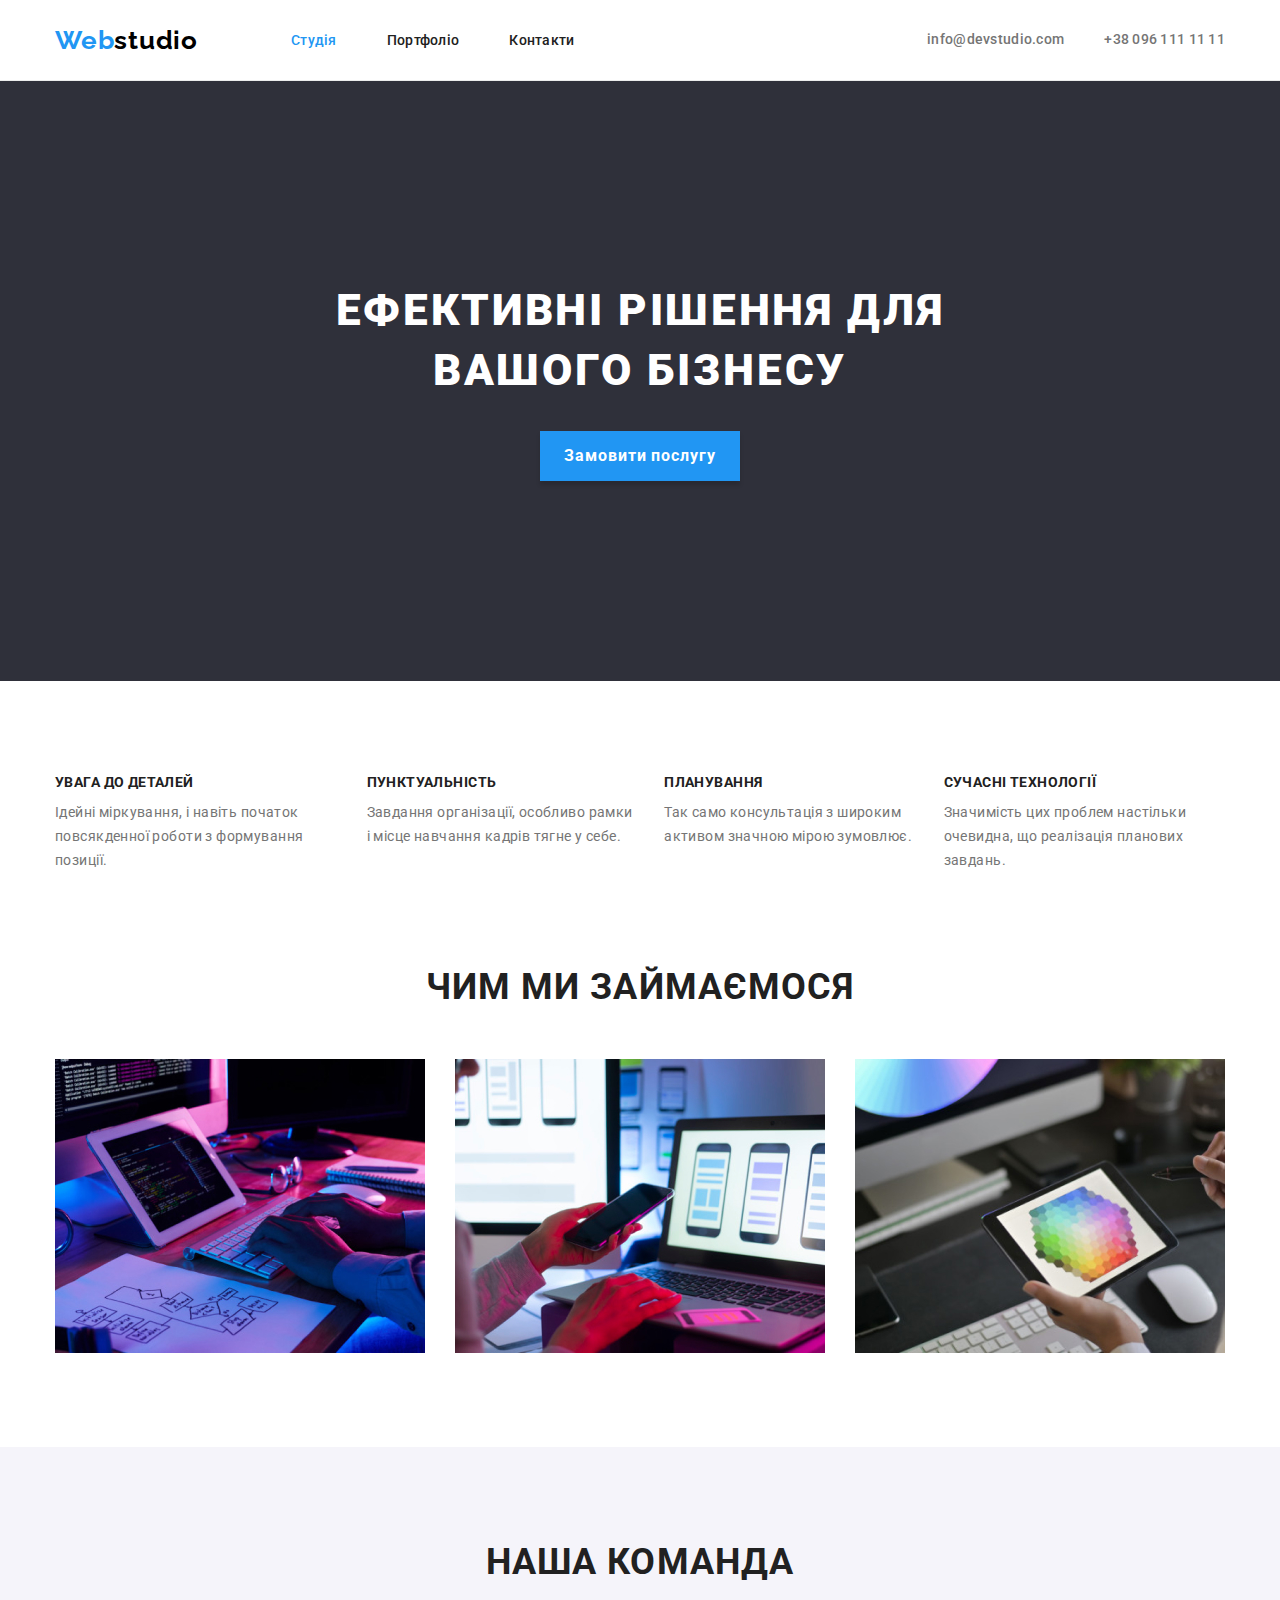
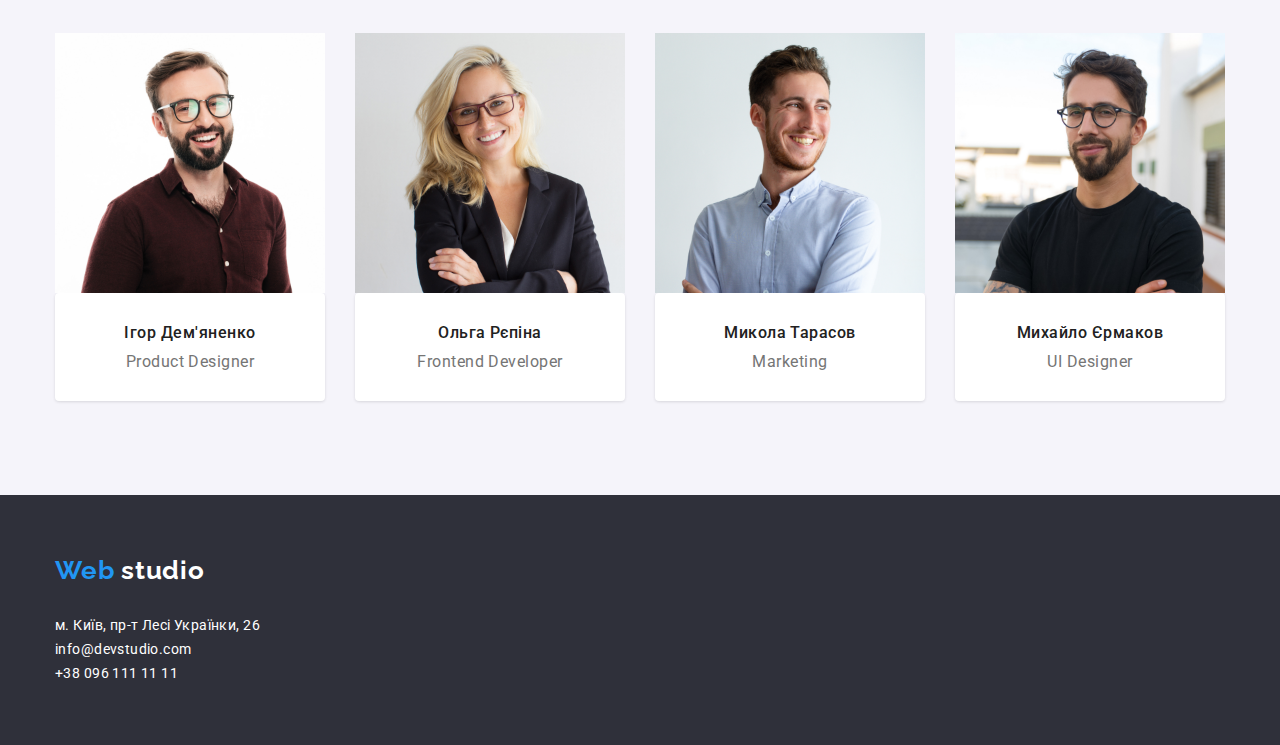
==== commit ac648c1c: "виправив хедер+ навігацію" ====
--- a/index.html
+++ b/index.html
@@ -44,7 +44,7 @@
           </nav>
 
           <ul class="contact-card">
-            <li class="contact-card">
+            <li>
               <a
                 href="mailto:info@devstudio.com"
                 class="contact-card contact-link"
--- a/css/style.css
+++ b/css/style.css
@@ -70,10 +70,10 @@
   padding-left: 15px;
   padding-right: 15px;
 }
-.header-logo {
+/*.header-logo {
   padding-top: 24px;
   padding-bottom: 25px;
-}
+}*/
 
 .logo {
   /* padding-top: 24px;
@@ -90,37 +90,35 @@
 }
 .header-container {
   display: flex;
-  width: 100%;
+  align-items: center;
+  /*width: 100%;
   align-items: center;
   justify-content: space-between;
   flex-grow: 1;
-  gap: 93px;
+  gap: 93px;*/
 }
 .navigation {
-  display: flex;
+  margin-left: 93px;
+}
+/* display: flex;
   align-items: center;
   flex-direction: row;
   flex-grow: 1;
   justify-content: space-between;
-}
+}*/
 
 .navigation-item {
   display: flex;
   flex-direction: row;
   align-items: center;
   gap: 50px;
-  padding-top: 32px;
-  padding-bottom: 32px;
 }
 
 .contact-card {
   display: flex;
-  flex-direction: row;
-  align-items: center;
-  flex-grow: 1;
-  justify-content: end;
-  flex-wrap: nowrap;
+  align-items: center;
   gap: 40px;
+  margin-left: auto;
 }
 
 .nav-content {
@@ -380,9 +378,7 @@
 
 /*--Projects*/
 .list-box {
-  padding-top: 20px;
-  padding-left: 24px;
-  padding-right: 24px;
+  padding: 20px 24px;
 }
 
 .project-title {
@@ -395,8 +391,6 @@
   text-decoration: none;
 }
 .project-work {
-  padding-top: 4px;
-  padding-bottom: 20px;
   color: var(--title-text-color);
   font-weight: 400;
   font-size: 16px;
